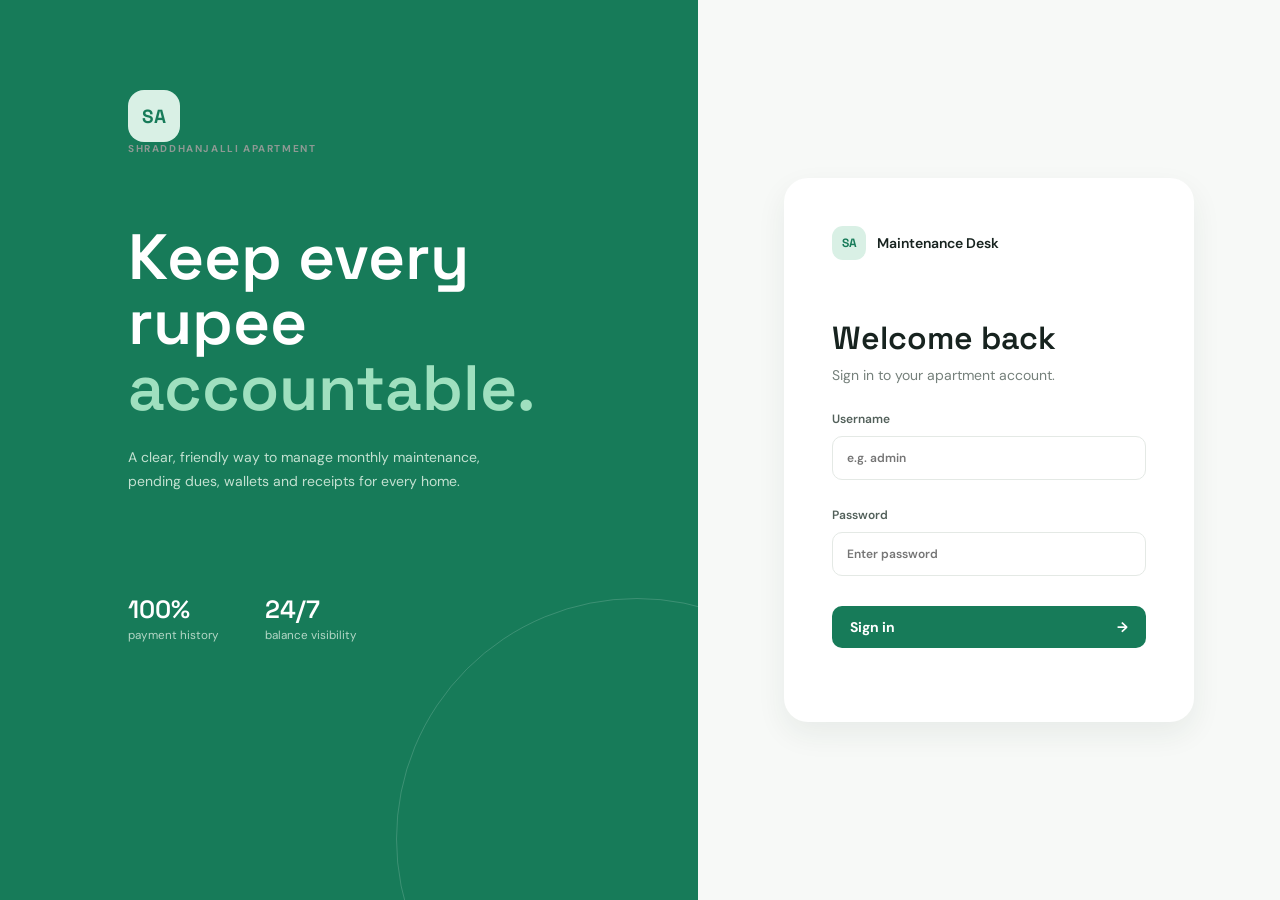
==== index.html @ d8859c2f "Add local MariaDB FastAPI backend" ====
<!doctype html>
<html lang="en">
<head>
  <meta charset="UTF-8">
  <meta name="viewport" content="width=device-width, initial-scale=1.0">
  <title>Shri Apartment | Maintenance Desk</title>
  <link rel="preconnect" href="https://fonts.googleapis.com">
  <link rel="preconnect" href="https://fonts.gstatic.com" crossorigin>
  <link href="https://fonts.googleapis.com/css2?family=DM+Sans:wght@400;500;600;700&family=Space+Grotesk:wght@500;600;700&display=swap" rel="stylesheet">
  <link rel="stylesheet" href="styles.css">
</head>
<body>
  <div id="loginScreen" class="login-shell">
    <div class="login-art">
      <div class="brand-mark">SA</div>
      <p class="eyebrow">SHRADDHANJALLI APARTMENT</p>
      <h1>Keep every rupee<br><em>accountable.</em></h1>
      <p class="login-copy">A clear, friendly way to manage monthly maintenance, pending dues, wallets and receipts for every home.</p>
      <div class="login-stats"><span><strong>100%</strong><small>payment history</small></span><span><strong>24/7</strong><small>balance visibility</small></span></div>
    </div>
    <form id="loginForm" class="login-card">
      <div class="brand-row"><div class="brand-mark small">SA</div><span>Maintenance Desk</span></div>
      <h2>Welcome back</h2>
      <p class="muted">Sign in to your apartment account.</p>
      <label>Username<input id="loginUsername" required autocomplete="username" placeholder="e.g. admin"></label>
      <label>Password<input id="loginPassword" required type="password" autocomplete="current-password" placeholder="Enter password"></label>
      <button class="primary wide" type="submit">Sign in <span>→</span></button>
      <p id="loginError" class="form-error"></p>
    </form>
  </div>

  <div id="appShell" class="app-shell hidden">
    <aside class="sidebar">
      <div class="brand-row"><div class="brand-mark small">SA</div><span>Maintenance<br><b>Desk</b></span></div>
      <div id="managerBadge" class="manager-badge"></div>
      <nav id="mainNav">
        <button class="nav-item active" data-view="overview"><span>⌂</span> Overview</button>
        <button class="nav-item manager-only" data-view="members"><span>♙</span> Members</button>
        <button class="nav-item" data-view="payments"><span>↗</span> Payments</button>
        <button class="nav-item" data-view="wallet"><span>◈</span> Wallet</button>
        <button class="nav-item" data-view="receipts"><span>▤</span> Receipts</button>
      </nav>
      <div class="sidebar-bottom">
        <button class="nav-item manager-only" data-view="settings"><span>⚙</span> Settings</button>
        <button id="logoutBtn" class="nav-item logout"><span>↪</span> Log out</button>
      </div>
    </aside>
    <main class="main-content">
      <header class="topbar"><div><p class="eyebrow">NOVEMBER 2026 BILLING CYCLE</p><h1 id="pageTitle">Good morning, manager</h1></div><div class="top-actions"><button id="quickPayBtn" class="primary">＋ Record payment</button><div id="userAvatar" class="avatar">AM</div></div></header>
      <div id="toast" class="toast"></div>
      <section id="view-overview" class="view"></section>
      <section id="view-members" class="view hidden"></section>
      <section id="view-payments" class="view hidden"></section>
      <section id="view-wallet" class="view hidden"></section>
      <section id="view-receipts" class="view hidden"></section>
      <section id="view-settings" class="view hidden"></section>
    </main>
  </div>

  <div id="modalRoot"></div>
  <script src="app.js"></script>
</body>
</html>
---- styles.css ----
:root{--ink:#17231f;--muted:#75807b;--line:#e4e9e5;--paper:#f7f9f7;--white:#fff;--green:#177b59;--green-dark:#0d6044;--mint:#e1f3eb;--orange:#e98a3a;--red:#c95751;--shadow:0 12px 30px rgba(27,50,40,.07)}
*{box-sizing:border-box}body{margin:0;background:var(--paper);color:var(--ink);font:14px "DM Sans",sans-serif}button,input,select{font:inherit}button{cursor:pointer;border:0}h1,h2,h3,p{margin:0}.hidden{display:none!important}.muted{color:var(--muted)}.eyebrow{font-size:10px;letter-spacing:1.6px;color:#8e9994;font-weight:700}.brand-mark{display:grid;place-items:center;width:52px;height:52px;border-radius:16px;background:#d9f0e5;color:var(--green);font:700 19px "Space Grotesk"}.brand-mark.small{width:34px;height:34px;border-radius:11px;font-size:12px}
.login-shell{min-height:100vh;display:grid;grid-template-columns:1.2fr 1fr}.login-art{background:var(--green);color:white;padding:10vh 10vw;position:relative;overflow:hidden}.login-art:after{content:"";position:absolute;width:480px;height:480px;border:1px solid rgba(255,255,255,.16);border-radius:50%;right:-180px;bottom:-180px}.login-art h1{font:600 clamp(38px,5vw,68px)/1.02 "Space Grotesk";margin:70px 0 25px}.login-art h1 em{color:#9fe0bf;font-style:normal}.login-copy{color:#c3e1d1;max-width:380px;line-height:1.7}.login-stats{display:flex;gap:46px;margin-top:100px}.login-stats strong{display:block;font:600 25px "Space Grotesk"}.login-stats small{color:#b4d7c6}.login-card{background:white;align-self:center;justify-self:center;width:min(410px,80%);padding:48px;border-radius:24px;box-shadow:var(--shadow)}.brand-row{display:flex;align-items:center;gap:11px;font-weight:600}.login-card h2{font:600 32px "Space Grotesk";margin-top:58px}.login-card>p{margin-top:8px}.login-card label,.modal label{display:block;font-weight:600;font-size:12px;margin-top:27px;color:#52605a}.login-card input,.modal input,.modal select,.settings-input{display:block;width:100%;margin-top:9px;padding:13px 14px;border:1px solid var(--line);border-radius:10px;outline:none;background:white;color:var(--ink)}input:focus,select:focus{border-color:var(--green);box-shadow:0 0 0 3px var(--mint)}.primary{background:var(--green);color:white;padding:12px 18px;border-radius:10px;font-weight:700}.primary:hover{background:var(--green-dark)}.primary.wide{width:100%;display:flex;justify-content:space-between;margin-top:30px}.form-error{color:var(--red);min-height:18px;font-size:12px}.demo-hint{margin-top:27px;padding:12px;background:#f4f7f4;border-radius:8px;line-height:1.7;color:var(--muted);font-size:12px}
.app-shell{display:flex;min-height:100vh}.sidebar{width:246px;background:white;border-right:1px solid var(--line);padding:28px 17px;display:flex;flex-direction:column}.sidebar .brand-row{padding:0 13px}.sidebar .brand-row span{line-height:1.05}.sidebar nav{margin-top:58px}.nav-item{width:100%;text-align:left;background:transparent;color:#7a8580;padding:13px 16px;border-radius:9px;margin:3px 0;font-weight:600}.nav-item span{display:inline-block;width:25px;font-size:18px;color:#9da8a2}.nav-item.active,.nav-item:hover{background:var(--mint);color:var(--green)}.nav-item.active span{color:var(--green)}.sidebar-bottom{margin-top:auto}.logout{color:#a46b63}.manager-badge{background:#f5f8f5;border-radius:12px;padding:13px;margin:25px 3px 0;color:#6b7771;font-size:12px}.manager-badge strong{display:block;color:var(--ink);font-size:13px;margin-bottom:3px}.main-content{flex:1;padding:32px 5%;max-width:1500px;margin:auto;width:100%}.topbar{display:flex;justify-content:space-between;align-items:center;margin-bottom:34px}.topbar h1{font:600 28px "Space Grotesk";margin-top:9px}.top-actions{display:flex;align-items:center;gap:19px}.avatar{display:grid;place-items:center;width:40px;height:40px;border-radius:50%;background:#ffe5bd;color:#9e5b24;font-weight:700}.view{animation:fade .18s ease}@keyframes fade{from{opacity:0;transform:translateY(4px)}to{opacity:1;transform:none}}.summary-grid{display:grid;grid-template-columns:repeat(4,1fr);gap:15px}.summary-card,.panel{background:white;border:1px solid #edf0ed;border-radius:14px;padding:20px;box-shadow:var(--shadow)}.summary-card .card-label{color:var(--muted);font-size:12px;font-weight:600}.summary-card h2{font:600 28px "Space Grotesk";margin:13px 0 7px}.trend{font-size:11px;color:var(--green)}.trend.warn{color:var(--orange)}.section-grid{display:grid;grid-template-columns:1.4fr 1fr;gap:18px;margin-top:18px}.panel-head{display:flex;justify-content:space-between;align-items:center;margin-bottom:18px}.panel h3{font:600 16px "Space Grotesk"}.link-btn{background:transparent;color:var(--green);font-size:12px;font-weight:700}.table-wrap{overflow:auto}.data-table{width:100%;border-collapse:collapse}.data-table th{text-align:left;color:#99a29e;font-size:10px;letter-spacing:.9px;text-transform:uppercase;padding:10px 8px;border-bottom:1px solid var(--line)}.data-table td{padding:14px 8px;border-bottom:1px solid #f0f3f0;color:#56635d}.data-table tr:last-child td{border-bottom:0}.person{display:flex;align-items:center;gap:9px;color:var(--ink);font-weight:600}.person-avatar{display:grid;place-items:center;width:29px;height:29px;background:#e6f4ee;color:var(--green);border-radius:50%;font-size:10px}.status{border-radius:20px;padding:5px 9px;font-size:10px;font-weight:700;display:inline-block}.status.paid{background:#e2f5ea;color:#238254}.status.pending{background:#fff0dd;color:#bb711f}.status.overdue{background:#fbe7e5;color:#bb4c45}.progress{height:7px;background:#edf1ee;border-radius:7px;overflow:hidden}.progress i{height:100%;background:var(--green);display:block}.money-positive{color:var(--green);font-weight:700}.money-negative{color:var(--red);font-weight:700}.empty{text-align:center;color:var(--muted);padding:40px 10px}.toolbar{display:flex;justify-content:space-between;align-items:center;margin-bottom:16px}.search{max-width:280px;padding:11px 14px;border:1px solid var(--line);border-radius:9px;background:white}.badge-count{background:var(--mint);color:var(--green);font-size:11px;padding:5px 8px;border-radius:20px}.wallet-hero{background:var(--green);color:white;border-radius:16px;padding:25px;display:flex;justify-content:space-between;align-items:center;margin-bottom:18px}.wallet-hero h2{font:600 32px "Space Grotesk";margin-top:8px}.wallet-hero .primary{background:white;color:var(--green)}.receipt-grid{display:grid;grid-template-columns:repeat(3,1fr);gap:16px}.receipt-card{background:#fff;border:1px solid var(--line);border-radius:13px;padding:18px}.receipt-card h3{font:600 15px "Space Grotesk";margin-bottom:5px}.receipt-meta{display:flex;justify-content:space-between;color:var(--muted);font-size:11px;margin:15px 0}.receipt-card .primary{width:100%;padding:9px}.settings-card{max-width:650px}.settings-row{display:flex;align-items:center;justify-content:space-between;padding:18px 0;border-bottom:1px solid var(--line)}.settings-row:last-child{border:0}.settings-row h3{font-size:14px}.settings-row p{font-size:12px;margin-top:4px;color:var(--muted)}
.toast{position:fixed;right:28px;bottom:25px;background:var(--ink);color:white;padding:13px 18px;border-radius:10px;box-shadow:var(--shadow);transform:translateY(20px);opacity:0;pointer-events:none;transition:.2s;z-index:10}.toast.show{transform:none;opacity:1}.modal-backdrop{position:fixed;inset:0;background:rgba(15,35,27,.4);display:grid;place-items:center;padding:20px;z-index:20}.modal{background:white;width:min(520px,100%);border-radius:16px;padding:26px;box-shadow:0 20px 60px rgba(0,0,0,.2);max-height:90vh;overflow:auto}.modal-head{display:flex;justify-content:space-between;align-items:start}.modal h2{font:600 22px "Space Grotesk"}.close{background:#f1f4f1;border-radius:50%;width:30px;height:30px;color:var(--muted)}.form-grid{display:grid;grid-template-columns:1fr 1fr;gap:0 15px}.form-grid label.full{grid-column:1/-1}.modal-actions{display:flex;justify-content:flex-end;gap:10px;margin-top:27px}.secondary{background:#f0f4f0;color:#5d6a64;padding:12px 17px;border-radius:9px;font-weight:700}.receipt-print{font-family:"DM Sans";padding:10px}.receipt-print h1{font-family:"Space Grotesk";margin:0 0 6px}.receipt-print .receipt-line{display:flex;justify-content:space-between;padding:9px 0;border-bottom:1px solid #ddd}.receipt-print .total{font-weight:bold;font-size:18px}
@media(max-width:900px){.sidebar{width:70px;padding:20px 8px}.sidebar .brand-row span,.manager-badge,.nav-item:not(.active)::after{display:none}.sidebar .brand-row{padding:0 10px}.nav-item{font-size:0;text-align:center;padding:13px 3px}.nav-item span{width:auto;font-size:20px}.main-content{padding:25px 20px}.summary-grid{grid-template-columns:repeat(2,1fr)}.section-grid{grid-template-columns:1fr}.receipt-grid{grid-template-columns:repeat(2,1fr)}}@media(max-width:560px){.login-shell{display:block}.login-art{padding:40px 28px 70px}.login-art h1{margin-top:45px}.login-stats{margin-top:45px}.login-card{margin:-30px auto 30px;position:relative;width:calc(100% - 32px);padding:28px}.topbar{align-items:flex-start;gap:12px}.top-actions .primary{font-size:0;padding:11px}.top-actions .primary:first-letter{font-size:18px}.topbar h1{font-size:22px}.summary-grid{gap:9px}.summary-card{padding:14px}.summary-card h2{font-size:22px}.receipt-grid{grid-template-columns:1fr}.form-grid{display:block}}
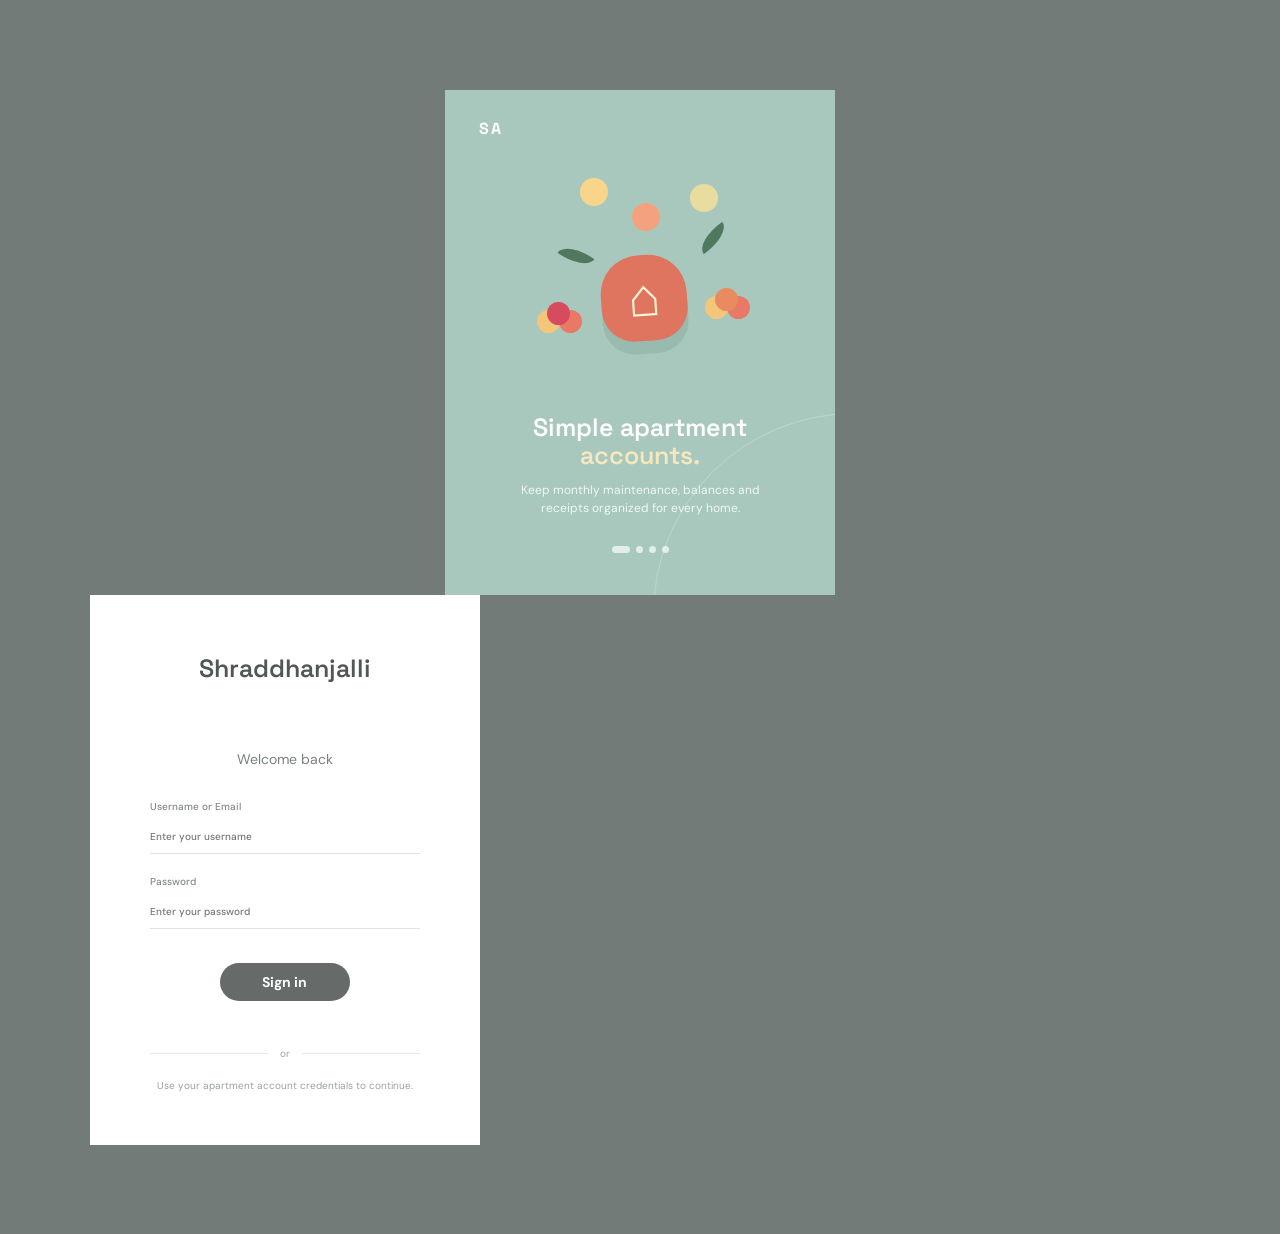
==== commit 3a5b5e37: "Redesign login screen" ====
--- a/index.html
+++ b/index.html
@@ -3,7 +3,7 @@
 <head>
   <meta charset="UTF-8">
   <meta name="viewport" content="width=device-width, initial-scale=1.0">
-  <title>Shri Apartment | Maintenance Desk</title>
+  <title>Apartment Maintenance Desk</title>
   <link rel="preconnect" href="https://fonts.googleapis.com">
   <link rel="preconnect" href="https://fonts.gstatic.com" crossorigin>
   <link href="https://fonts.googleapis.com/css2?family=DM+Sans:wght@400;500;600;700&family=Space+Grotesk:wght@500;600;700&display=swap" rel="stylesheet">
@@ -12,20 +12,21 @@
 <body>
   <div id="loginScreen" class="login-shell">
     <div class="login-art">
-      <div class="brand-mark">SA</div>
-      <p class="eyebrow">SHRADDHANJALLI APARTMENT</p>
-      <h1>Keep every rupee<br><em>accountable.</em></h1>
-      <p class="login-copy">A clear, friendly way to manage monthly maintenance, pending dues, wallets and receipts for every home.</p>
-      <div class="login-stats"><span><strong>100%</strong><small>payment history</small></span><span><strong>24/7</strong><small>balance visibility</small></span></div>
+      <div class="login-brand">SA</div>
+      <div class="login-illustration" aria-hidden="true"><span class="sun"></span><span class="leaf leaf-one"></span><span class="leaf leaf-two"></span><span class="flower flower-one"></span><span class="flower flower-two"></span><span class="home-shape">⌂</span></div>
+      <h1>Simple apartment<br><em>accounts.</em></h1>
+      <p class="login-copy">Keep monthly maintenance, balances and receipts organized for every home.</p>
+      <div class="login-dots" aria-hidden="true"><i class="active"></i><i></i><i></i><i></i></div>
     </div>
     <form id="loginForm" class="login-card">
-      <div class="brand-row"><div class="brand-mark small">SA</div><span>Maintenance Desk</span></div>
-      <h2>Welcome back</h2>
-      <p class="muted">Sign in to your apartment account.</p>
-      <label>Username<input id="loginUsername" required autocomplete="username" placeholder="e.g. admin"></label>
-      <label>Password<input id="loginPassword" required type="password" autocomplete="current-password" placeholder="Enter password"></label>
-      <button class="primary wide" type="submit">Sign in <span>→</span></button>
+      <div class="login-wordmark">Shraddhanjalli</div>
+      <p class="login-welcome">Welcome back</p>
+      <label>Username or Email<input id="loginUsername" required autocomplete="username" placeholder="Enter your username"></label>
+      <label>Password<input id="loginPassword" required type="password" autocomplete="current-password" placeholder="Enter your password"></label>
+      <button class="login-submit" type="submit">Sign in</button>
       <p id="loginError" class="form-error"></p>
+      <div class="login-divider"><span>or</span></div>
+      <p class="login-note">Use your apartment account credentials to continue.</p>
     </form>
   </div>
 
--- a/styles.css
+++ b/styles.css
@@ -1,6 +1,6 @@
 :root{--ink:#17231f;--muted:#75807b;--line:#e4e9e5;--paper:#f7f9f7;--white:#fff;--green:#177b59;--green-dark:#0d6044;--mint:#e1f3eb;--orange:#e98a3a;--red:#c95751;--shadow:0 12px 30px rgba(27,50,40,.07)}
 *{box-sizing:border-box}body{margin:0;background:var(--paper);color:var(--ink);font:14px "DM Sans",sans-serif}button,input,select{font:inherit}button{cursor:pointer;border:0}h1,h2,h3,p{margin:0}.hidden{display:none!important}.muted{color:var(--muted)}.eyebrow{font-size:10px;letter-spacing:1.6px;color:#8e9994;font-weight:700}.brand-mark{display:grid;place-items:center;width:52px;height:52px;border-radius:16px;background:#d9f0e5;color:var(--green);font:700 19px "Space Grotesk"}.brand-mark.small{width:34px;height:34px;border-radius:11px;font-size:12px}
-.login-shell{min-height:100vh;display:grid;grid-template-columns:1.2fr 1fr}.login-art{background:var(--green);color:white;padding:10vh 10vw;position:relative;overflow:hidden}.login-art:after{content:"";position:absolute;width:480px;height:480px;border:1px solid rgba(255,255,255,.16);border-radius:50%;right:-180px;bottom:-180px}.login-art h1{font:600 clamp(38px,5vw,68px)/1.02 "Space Grotesk";margin:70px 0 25px}.login-art h1 em{color:#9fe0bf;font-style:normal}.login-copy{color:#c3e1d1;max-width:380px;line-height:1.7}.login-stats{display:flex;gap:46px;margin-top:100px}.login-stats strong{display:block;font:600 25px "Space Grotesk"}.login-stats small{color:#b4d7c6}.login-card{background:white;align-self:center;justify-self:center;width:min(410px,80%);padding:48px;border-radius:24px;box-shadow:var(--shadow)}.brand-row{display:flex;align-items:center;gap:11px;font-weight:600}.login-card h2{font:600 32px "Space Grotesk";margin-top:58px}.login-card>p{margin-top:8px}.login-card label,.modal label{display:block;font-weight:600;font-size:12px;margin-top:27px;color:#52605a}.login-card input,.modal input,.modal select,.settings-input{display:block;width:100%;margin-top:9px;padding:13px 14px;border:1px solid var(--line);border-radius:10px;outline:none;background:white;color:var(--ink)}input:focus,select:focus{border-color:var(--green);box-shadow:0 0 0 3px var(--mint)}.primary{background:var(--green);color:white;padding:12px 18px;border-radius:10px;font-weight:700}.primary:hover{background:var(--green-dark)}.primary.wide{width:100%;display:flex;justify-content:space-between;margin-top:30px}.form-error{color:var(--red);min-height:18px;font-size:12px}.demo-hint{margin-top:27px;padding:12px;background:#f4f7f4;border-radius:8px;line-height:1.7;color:var(--muted);font-size:12px}
+.login-shell{min-height:100vh;display:grid;place-items:center;padding:clamp(20px,7vw,92px);background:#727b78}.login-art,.login-card{min-height:490px}.login-art{width:min(390px,44vw);background:#a9c8bd;color:white;padding:42px 44px;position:relative;overflow:hidden;text-align:center}.login-art:after{content:"";position:absolute;width:400px;height:400px;border:1px solid rgba(255,255,255,.24);border-radius:50%;right:-220px;bottom:-220px}.login-brand{position:absolute;top:28px;left:34px;font:700 16px "Space Grotesk";letter-spacing:2px}.login-illustration{height:245px;position:relative;margin:28px auto 0;max-width:230px}.home-shape{position:absolute;left:76px;top:95px;width:86px;height:86px;border-radius:45% 45% 38% 38%;background:#df755e;color:#fff4d6;display:grid;place-items:center;font-size:54px;line-height:1;transform:rotate(-4deg);box-shadow:0 13px 0 rgba(68,111,92,.16)}.sun{position:absolute;top:18px;left:55px;width:28px;height:28px;border-radius:50%;background:#f9d589;box-shadow:52px 25px 0 #f4a17e,110px 6px 0 #e9dc9f}.leaf{position:absolute;width:34px;height:16px;border-radius:100% 0;background:#50785f;transform:rotate(35deg)}.leaf-one{left:34px;top:88px}.leaf-two{right:25px;top:70px;transform:rotate(-35deg)}.flower{position:absolute;width:23px;height:23px;border-radius:50%;background:#d64b5f;box-shadow:12px 8px 0 #e97867,-10px 8px 0 #f4c679}.flower-one{left:22px;top:142px}.flower-two{right:17px;top:128px;background:#e98a61}.login-art h1{font:600 25px/1.12 "Space Grotesk";margin:8px 0 12px}.login-art h1 em{color:#f5e7be;font-style:normal}.login-copy{color:#eff8f2;max-width:280px;margin:auto;line-height:1.55;font-size:12px}.login-dots{display:flex;justify-content:center;gap:6px;margin-top:28px}.login-dots i{width:7px;height:7px;border-radius:50%;background:#e2eee8}.login-dots i.active{width:18px;border-radius:8px}.login-card{background:white;align-self:stretch;justify-self:stretch;width:min(390px,44vw);padding:52px 60px;border-radius:0;box-shadow:none}.login-wordmark{font:600 25px "Space Grotesk";text-align:center;color:#515754;margin:5px 0 66px}.login-welcome{text-align:center;color:#7a817d;margin-bottom:32px;font-size:14px}.login-card label,.modal label{display:block;font-weight:500;font-size:10px;margin-top:21px;color:#818985}.login-card input,.modal input,.modal select,.settings-input{display:block;width:100%;margin-top:7px;padding:10px 0;border:0;border-bottom:1px solid #dfe4e0;border-radius:0;outline:none;background:white;color:var(--ink)}input:focus,select:focus{border-color:var(--green);box-shadow:none}.login-submit{display:block;width:130px;margin:34px auto 0;background:#666a68;color:white;padding:10px 18px;border-radius:22px;font-weight:700}.login-submit:hover{background:#424846}.form-error{color:var(--red);min-height:18px;font-size:12px;text-align:center;margin-top:10px}.login-divider{display:flex;align-items:center;gap:12px;color:#a0a6a2;font-size:10px;margin:18px 0}.login-divider:before,.login-divider:after{content:"";height:1px;background:#e5e8e5;flex:1}.login-note{text-align:center;color:#9aa19d;font-size:10px;line-height:1.5}.demo-hint{margin-top:27px;padding:12px;background:#f4f7f4;border-radius:8px;line-height:1.7;color:var(--muted);font-size:12px}
 .app-shell{display:flex;min-height:100vh}.sidebar{width:246px;background:white;border-right:1px solid var(--line);padding:28px 17px;display:flex;flex-direction:column}.sidebar .brand-row{padding:0 13px}.sidebar .brand-row span{line-height:1.05}.sidebar nav{margin-top:58px}.nav-item{width:100%;text-align:left;background:transparent;color:#7a8580;padding:13px 16px;border-radius:9px;margin:3px 0;font-weight:600}.nav-item span{display:inline-block;width:25px;font-size:18px;color:#9da8a2}.nav-item.active,.nav-item:hover{background:var(--mint);color:var(--green)}.nav-item.active span{color:var(--green)}.sidebar-bottom{margin-top:auto}.logout{color:#a46b63}.manager-badge{background:#f5f8f5;border-radius:12px;padding:13px;margin:25px 3px 0;color:#6b7771;font-size:12px}.manager-badge strong{display:block;color:var(--ink);font-size:13px;margin-bottom:3px}.main-content{flex:1;padding:32px 5%;max-width:1500px;margin:auto;width:100%}.topbar{display:flex;justify-content:space-between;align-items:center;margin-bottom:34px}.topbar h1{font:600 28px "Space Grotesk";margin-top:9px}.top-actions{display:flex;align-items:center;gap:19px}.avatar{display:grid;place-items:center;width:40px;height:40px;border-radius:50%;background:#ffe5bd;color:#9e5b24;font-weight:700}.view{animation:fade .18s ease}@keyframes fade{from{opacity:0;transform:translateY(4px)}to{opacity:1;transform:none}}.summary-grid{display:grid;grid-template-columns:repeat(4,1fr);gap:15px}.summary-card,.panel{background:white;border:1px solid #edf0ed;border-radius:14px;padding:20px;box-shadow:var(--shadow)}.summary-card .card-label{color:var(--muted);font-size:12px;font-weight:600}.summary-card h2{font:600 28px "Space Grotesk";margin:13px 0 7px}.trend{font-size:11px;color:var(--green)}.trend.warn{color:var(--orange)}.section-grid{display:grid;grid-template-columns:1.4fr 1fr;gap:18px;margin-top:18px}.panel-head{display:flex;justify-content:space-between;align-items:center;margin-bottom:18px}.panel h3{font:600 16px "Space Grotesk"}.link-btn{background:transparent;color:var(--green);font-size:12px;font-weight:700}.table-wrap{overflow:auto}.data-table{width:100%;border-collapse:collapse}.data-table th{text-align:left;color:#99a29e;font-size:10px;letter-spacing:.9px;text-transform:uppercase;padding:10px 8px;border-bottom:1px solid var(--line)}.data-table td{padding:14px 8px;border-bottom:1px solid #f0f3f0;color:#56635d}.data-table tr:last-child td{border-bottom:0}.person{display:flex;align-items:center;gap:9px;color:var(--ink);font-weight:600}.person-avatar{display:grid;place-items:center;width:29px;height:29px;background:#e6f4ee;color:var(--green);border-radius:50%;font-size:10px}.status{border-radius:20px;padding:5px 9px;font-size:10px;font-weight:700;display:inline-block}.status.paid{background:#e2f5ea;color:#238254}.status.pending{background:#fff0dd;color:#bb711f}.status.overdue{background:#fbe7e5;color:#bb4c45}.progress{height:7px;background:#edf1ee;border-radius:7px;overflow:hidden}.progress i{height:100%;background:var(--green);display:block}.money-positive{color:var(--green);font-weight:700}.money-negative{color:var(--red);font-weight:700}.empty{text-align:center;color:var(--muted);padding:40px 10px}.toolbar{display:flex;justify-content:space-between;align-items:center;margin-bottom:16px}.search{max-width:280px;padding:11px 14px;border:1px solid var(--line);border-radius:9px;background:white}.badge-count{background:var(--mint);color:var(--green);font-size:11px;padding:5px 8px;border-radius:20px}.wallet-hero{background:var(--green);color:white;border-radius:16px;padding:25px;display:flex;justify-content:space-between;align-items:center;margin-bottom:18px}.wallet-hero h2{font:600 32px "Space Grotesk";margin-top:8px}.wallet-hero .primary{background:white;color:var(--green)}.receipt-grid{display:grid;grid-template-columns:repeat(3,1fr);gap:16px}.receipt-card{background:#fff;border:1px solid var(--line);border-radius:13px;padding:18px}.receipt-card h3{font:600 15px "Space Grotesk";margin-bottom:5px}.receipt-meta{display:flex;justify-content:space-between;color:var(--muted);font-size:11px;margin:15px 0}.receipt-card .primary{width:100%;padding:9px}.settings-card{max-width:650px}.settings-row{display:flex;align-items:center;justify-content:space-between;padding:18px 0;border-bottom:1px solid var(--line)}.settings-row:last-child{border:0}.settings-row h3{font-size:14px}.settings-row p{font-size:12px;margin-top:4px;color:var(--muted)}
 .toast{position:fixed;right:28px;bottom:25px;background:var(--ink);color:white;padding:13px 18px;border-radius:10px;box-shadow:var(--shadow);transform:translateY(20px);opacity:0;pointer-events:none;transition:.2s;z-index:10}.toast.show{transform:none;opacity:1}.modal-backdrop{position:fixed;inset:0;background:rgba(15,35,27,.4);display:grid;place-items:center;padding:20px;z-index:20}.modal{background:white;width:min(520px,100%);border-radius:16px;padding:26px;box-shadow:0 20px 60px rgba(0,0,0,.2);max-height:90vh;overflow:auto}.modal-head{display:flex;justify-content:space-between;align-items:start}.modal h2{font:600 22px "Space Grotesk"}.close{background:#f1f4f1;border-radius:50%;width:30px;height:30px;color:var(--muted)}.form-grid{display:grid;grid-template-columns:1fr 1fr;gap:0 15px}.form-grid label.full{grid-column:1/-1}.modal-actions{display:flex;justify-content:flex-end;gap:10px;margin-top:27px}.secondary{background:#f0f4f0;color:#5d6a64;padding:12px 17px;border-radius:9px;font-weight:700}.receipt-print{font-family:"DM Sans";padding:10px}.receipt-print h1{font-family:"Space Grotesk";margin:0 0 6px}.receipt-print .receipt-line{display:flex;justify-content:space-between;padding:9px 0;border-bottom:1px solid #ddd}.receipt-print .total{font-weight:bold;font-size:18px}
-@media(max-width:900px){.sidebar{width:70px;padding:20px 8px}.sidebar .brand-row span,.manager-badge,.nav-item:not(.active)::after{display:none}.sidebar .brand-row{padding:0 10px}.nav-item{font-size:0;text-align:center;padding:13px 3px}.nav-item span{width:auto;font-size:20px}.main-content{padding:25px 20px}.summary-grid{grid-template-columns:repeat(2,1fr)}.section-grid{grid-template-columns:1fr}.receipt-grid{grid-template-columns:repeat(2,1fr)}}@media(max-width:560px){.login-shell{display:block}.login-art{padding:40px 28px 70px}.login-art h1{margin-top:45px}.login-stats{margin-top:45px}.login-card{margin:-30px auto 30px;position:relative;width:calc(100% - 32px);padding:28px}.topbar{align-items:flex-start;gap:12px}.top-actions .primary{font-size:0;padding:11px}.top-actions .primary:first-letter{font-size:18px}.topbar h1{font-size:22px}.summary-grid{gap:9px}.summary-card{padding:14px}.summary-card h2{font-size:22px}.receipt-grid{grid-template-columns:1fr}.form-grid{display:block}}
+@media(max-width:900px){.sidebar{width:70px;padding:20px 8px}.sidebar .brand-row span,.manager-badge,.nav-item:not(.active)::after{display:none}.sidebar .brand-row{padding:0 10px}.nav-item{font-size:0;text-align:center;padding:13px 3px}.nav-item span{width:auto;font-size:20px}.main-content{padding:25px 20px}.summary-grid{grid-template-columns:repeat(2,1fr)}.section-grid{grid-template-columns:1fr}.receipt-grid{grid-template-columns:repeat(2,1fr)}}@media(max-width:560px){.login-shell{display:block;padding:18px;background:#727b78}.login-art,.login-card{width:100%;min-height:0}.login-art{padding:34px 28px 45px}.login-illustration{height:180px;margin-top:24px}.login-art h1{margin-top:0}.login-card{margin:0 auto 18px;padding:34px 28px;border-radius:0 0 16px 16px}.login-wordmark{margin-bottom:38px}.topbar{align-items:flex-start;gap:12px}.top-actions .primary{font-size:0;padding:11px}.top-actions .primary:first-letter{font-size:18px}.topbar h1{font-size:22px}.summary-grid{gap:9px}.summary-card{padding:14px}.summary-card h2{font-size:22px}.receipt-grid{grid-template-columns:1fr}.form-grid{display:block}}
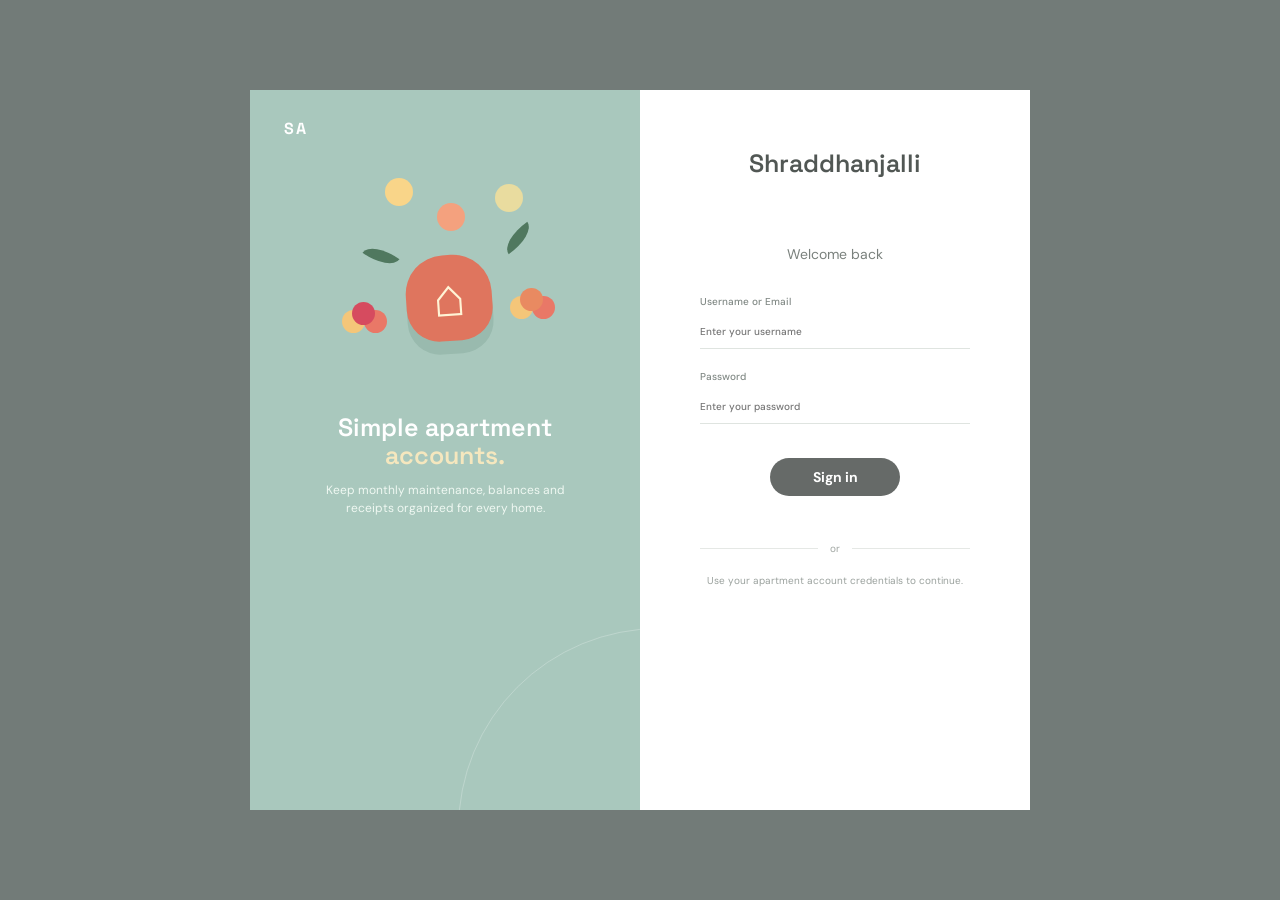
==== commit b1ab237d: "Remove login carousel dots" ====
--- a/index.html
+++ b/index.html
@@ -16,7 +16,6 @@
       <div class="login-illustration" aria-hidden="true"><span class="sun"></span><span class="leaf leaf-one"></span><span class="leaf leaf-two"></span><span class="flower flower-one"></span><span class="flower flower-two"></span><span class="home-shape">⌂</span></div>
       <h1>Simple apartment<br><em>accounts.</em></h1>
       <p class="login-copy">Keep monthly maintenance, balances and receipts organized for every home.</p>
-      <div class="login-dots" aria-hidden="true"><i class="active"></i><i></i><i></i><i></i></div>
     </div>
     <form id="loginForm" class="login-card">
       <div class="login-wordmark">Shraddhanjalli</div>
--- a/styles.css
+++ b/styles.css
@@ -1,6 +1,6 @@
 :root{--ink:#17231f;--muted:#75807b;--line:#e4e9e5;--paper:#f7f9f7;--white:#fff;--green:#177b59;--green-dark:#0d6044;--mint:#e1f3eb;--orange:#e98a3a;--red:#c95751;--shadow:0 12px 30px rgba(27,50,40,.07)}
 *{box-sizing:border-box}body{margin:0;background:var(--paper);color:var(--ink);font:14px "DM Sans",sans-serif}button,input,select{font:inherit}button{cursor:pointer;border:0}h1,h2,h3,p{margin:0}.hidden{display:none!important}.muted{color:var(--muted)}.eyebrow{font-size:10px;letter-spacing:1.6px;color:#8e9994;font-weight:700}.brand-mark{display:grid;place-items:center;width:52px;height:52px;border-radius:16px;background:#d9f0e5;color:var(--green);font:700 19px "Space Grotesk"}.brand-mark.small{width:34px;height:34px;border-radius:11px;font-size:12px}
-.login-shell{min-height:100vh;display:grid;place-items:center;padding:clamp(20px,7vw,92px);background:#727b78}.login-art,.login-card{min-height:490px}.login-art{width:min(390px,44vw);background:#a9c8bd;color:white;padding:42px 44px;position:relative;overflow:hidden;text-align:center}.login-art:after{content:"";position:absolute;width:400px;height:400px;border:1px solid rgba(255,255,255,.24);border-radius:50%;right:-220px;bottom:-220px}.login-brand{position:absolute;top:28px;left:34px;font:700 16px "Space Grotesk";letter-spacing:2px}.login-illustration{height:245px;position:relative;margin:28px auto 0;max-width:230px}.home-shape{position:absolute;left:76px;top:95px;width:86px;height:86px;border-radius:45% 45% 38% 38%;background:#df755e;color:#fff4d6;display:grid;place-items:center;font-size:54px;line-height:1;transform:rotate(-4deg);box-shadow:0 13px 0 rgba(68,111,92,.16)}.sun{position:absolute;top:18px;left:55px;width:28px;height:28px;border-radius:50%;background:#f9d589;box-shadow:52px 25px 0 #f4a17e,110px 6px 0 #e9dc9f}.leaf{position:absolute;width:34px;height:16px;border-radius:100% 0;background:#50785f;transform:rotate(35deg)}.leaf-one{left:34px;top:88px}.leaf-two{right:25px;top:70px;transform:rotate(-35deg)}.flower{position:absolute;width:23px;height:23px;border-radius:50%;background:#d64b5f;box-shadow:12px 8px 0 #e97867,-10px 8px 0 #f4c679}.flower-one{left:22px;top:142px}.flower-two{right:17px;top:128px;background:#e98a61}.login-art h1{font:600 25px/1.12 "Space Grotesk";margin:8px 0 12px}.login-art h1 em{color:#f5e7be;font-style:normal}.login-copy{color:#eff8f2;max-width:280px;margin:auto;line-height:1.55;font-size:12px}.login-dots{display:flex;justify-content:center;gap:6px;margin-top:28px}.login-dots i{width:7px;height:7px;border-radius:50%;background:#e2eee8}.login-dots i.active{width:18px;border-radius:8px}.login-card{background:white;align-self:stretch;justify-self:stretch;width:min(390px,44vw);padding:52px 60px;border-radius:0;box-shadow:none}.login-wordmark{font:600 25px "Space Grotesk";text-align:center;color:#515754;margin:5px 0 66px}.login-welcome{text-align:center;color:#7a817d;margin-bottom:32px;font-size:14px}.login-card label,.modal label{display:block;font-weight:500;font-size:10px;margin-top:21px;color:#818985}.login-card input,.modal input,.modal select,.settings-input{display:block;width:100%;margin-top:7px;padding:10px 0;border:0;border-bottom:1px solid #dfe4e0;border-radius:0;outline:none;background:white;color:var(--ink)}input:focus,select:focus{border-color:var(--green);box-shadow:none}.login-submit{display:block;width:130px;margin:34px auto 0;background:#666a68;color:white;padding:10px 18px;border-radius:22px;font-weight:700}.login-submit:hover{background:#424846}.form-error{color:var(--red);min-height:18px;font-size:12px;text-align:center;margin-top:10px}.login-divider{display:flex;align-items:center;gap:12px;color:#a0a6a2;font-size:10px;margin:18px 0}.login-divider:before,.login-divider:after{content:"";height:1px;background:#e5e8e5;flex:1}.login-note{text-align:center;color:#9aa19d;font-size:10px;line-height:1.5}.demo-hint{margin-top:27px;padding:12px;background:#f4f7f4;border-radius:8px;line-height:1.7;color:var(--muted);font-size:12px}
+.login-shell{min-height:100vh;display:grid;grid-template-columns:repeat(2,minmax(0,390px));place-items:stretch;justify-content:center;padding:clamp(20px,7vw,92px);background:#727b78}.login-art,.login-card{min-height:490px}.login-art{width:100%;background:#a9c8bd;color:white;padding:42px 44px;position:relative;overflow:hidden;text-align:center}.login-art:after{content:"";position:absolute;width:400px;height:400px;border:1px solid rgba(255,255,255,.24);border-radius:50%;right:-220px;bottom:-220px}.login-brand{position:absolute;top:28px;left:34px;font:700 16px "Space Grotesk";letter-spacing:2px}.login-illustration{height:245px;position:relative;margin:28px auto 0;max-width:230px}.home-shape{position:absolute;left:76px;top:95px;width:86px;height:86px;border-radius:45% 45% 38% 38%;background:#df755e;color:#fff4d6;display:grid;place-items:center;font-size:54px;line-height:1;transform:rotate(-4deg);box-shadow:0 13px 0 rgba(68,111,92,.16)}.sun{position:absolute;top:18px;left:55px;width:28px;height:28px;border-radius:50%;background:#f9d589;box-shadow:52px 25px 0 #f4a17e,110px 6px 0 #e9dc9f}.leaf{position:absolute;width:34px;height:16px;border-radius:100% 0;background:#50785f;transform:rotate(35deg)}.leaf-one{left:34px;top:88px}.leaf-two{right:25px;top:70px;transform:rotate(-35deg)}.flower{position:absolute;width:23px;height:23px;border-radius:50%;background:#d64b5f;box-shadow:12px 8px 0 #e97867,-10px 8px 0 #f4c679}.flower-one{left:22px;top:142px}.flower-two{right:17px;top:128px;background:#e98a61}.login-art h1{font:600 25px/1.12 "Space Grotesk";margin:8px 0 12px}.login-art h1 em{color:#f5e7be;font-style:normal}.login-copy{color:#eff8f2;max-width:280px;margin:auto;line-height:1.55;font-size:12px}.login-dots{display:flex;justify-content:center;gap:6px;margin-top:28px}.login-dots i{width:7px;height:7px;border-radius:50%;background:#e2eee8}.login-dots i.active{width:18px;border-radius:8px}.login-card{background:white;align-self:stretch;justify-self:stretch;width:100%;padding:52px 60px;border-radius:0;box-shadow:none}.login-wordmark{font:600 25px "Space Grotesk";text-align:center;color:#515754;margin:5px 0 66px}.login-welcome{text-align:center;color:#7a817d;margin-bottom:32px;font-size:14px}.login-card label,.modal label{display:block;font-weight:500;font-size:10px;margin-top:21px;color:#818985}.login-card input,.modal input,.modal select,.settings-input{display:block;width:100%;margin-top:7px;padding:10px 0;border:0;border-bottom:1px solid #dfe4e0;border-radius:0;outline:none;background:white;color:var(--ink)}input:focus,select:focus{border-color:var(--green);box-shadow:none}.login-submit{display:block;width:130px;margin:34px auto 0;background:#666a68;color:white;padding:10px 18px;border-radius:22px;font-weight:700}.login-submit:hover{background:#424846}.form-error{color:var(--red);min-height:18px;font-size:12px;text-align:center;margin-top:10px}.login-divider{display:flex;align-items:center;gap:12px;color:#a0a6a2;font-size:10px;margin:18px 0}.login-divider:before,.login-divider:after{content:"";height:1px;background:#e5e8e5;flex:1}.login-note{text-align:center;color:#9aa19d;font-size:10px;line-height:1.5}.demo-hint{margin-top:27px;padding:12px;background:#f4f7f4;border-radius:8px;line-height:1.7;color:var(--muted);font-size:12px}
 .app-shell{display:flex;min-height:100vh}.sidebar{width:246px;background:white;border-right:1px solid var(--line);padding:28px 17px;display:flex;flex-direction:column}.sidebar .brand-row{padding:0 13px}.sidebar .brand-row span{line-height:1.05}.sidebar nav{margin-top:58px}.nav-item{width:100%;text-align:left;background:transparent;color:#7a8580;padding:13px 16px;border-radius:9px;margin:3px 0;font-weight:600}.nav-item span{display:inline-block;width:25px;font-size:18px;color:#9da8a2}.nav-item.active,.nav-item:hover{background:var(--mint);color:var(--green)}.nav-item.active span{color:var(--green)}.sidebar-bottom{margin-top:auto}.logout{color:#a46b63}.manager-badge{background:#f5f8f5;border-radius:12px;padding:13px;margin:25px 3px 0;color:#6b7771;font-size:12px}.manager-badge strong{display:block;color:var(--ink);font-size:13px;margin-bottom:3px}.main-content{flex:1;padding:32px 5%;max-width:1500px;margin:auto;width:100%}.topbar{display:flex;justify-content:space-between;align-items:center;margin-bottom:34px}.topbar h1{font:600 28px "Space Grotesk";margin-top:9px}.top-actions{display:flex;align-items:center;gap:19px}.avatar{display:grid;place-items:center;width:40px;height:40px;border-radius:50%;background:#ffe5bd;color:#9e5b24;font-weight:700}.view{animation:fade .18s ease}@keyframes fade{from{opacity:0;transform:translateY(4px)}to{opacity:1;transform:none}}.summary-grid{display:grid;grid-template-columns:repeat(4,1fr);gap:15px}.summary-card,.panel{background:white;border:1px solid #edf0ed;border-radius:14px;padding:20px;box-shadow:var(--shadow)}.summary-card .card-label{color:var(--muted);font-size:12px;font-weight:600}.summary-card h2{font:600 28px "Space Grotesk";margin:13px 0 7px}.trend{font-size:11px;color:var(--green)}.trend.warn{color:var(--orange)}.section-grid{display:grid;grid-template-columns:1.4fr 1fr;gap:18px;margin-top:18px}.panel-head{display:flex;justify-content:space-between;align-items:center;margin-bottom:18px}.panel h3{font:600 16px "Space Grotesk"}.link-btn{background:transparent;color:var(--green);font-size:12px;font-weight:700}.table-wrap{overflow:auto}.data-table{width:100%;border-collapse:collapse}.data-table th{text-align:left;color:#99a29e;font-size:10px;letter-spacing:.9px;text-transform:uppercase;padding:10px 8px;border-bottom:1px solid var(--line)}.data-table td{padding:14px 8px;border-bottom:1px solid #f0f3f0;color:#56635d}.data-table tr:last-child td{border-bottom:0}.person{display:flex;align-items:center;gap:9px;color:var(--ink);font-weight:600}.person-avatar{display:grid;place-items:center;width:29px;height:29px;background:#e6f4ee;color:var(--green);border-radius:50%;font-size:10px}.status{border-radius:20px;padding:5px 9px;font-size:10px;font-weight:700;display:inline-block}.status.paid{background:#e2f5ea;color:#238254}.status.pending{background:#fff0dd;color:#bb711f}.status.overdue{background:#fbe7e5;color:#bb4c45}.progress{height:7px;background:#edf1ee;border-radius:7px;overflow:hidden}.progress i{height:100%;background:var(--green);display:block}.money-positive{color:var(--green);font-weight:700}.money-negative{color:var(--red);font-weight:700}.empty{text-align:center;color:var(--muted);padding:40px 10px}.toolbar{display:flex;justify-content:space-between;align-items:center;margin-bottom:16px}.search{max-width:280px;padding:11px 14px;border:1px solid var(--line);border-radius:9px;background:white}.badge-count{background:var(--mint);color:var(--green);font-size:11px;padding:5px 8px;border-radius:20px}.wallet-hero{background:var(--green);color:white;border-radius:16px;padding:25px;display:flex;justify-content:space-between;align-items:center;margin-bottom:18px}.wallet-hero h2{font:600 32px "Space Grotesk";margin-top:8px}.wallet-hero .primary{background:white;color:var(--green)}.receipt-grid{display:grid;grid-template-columns:repeat(3,1fr);gap:16px}.receipt-card{background:#fff;border:1px solid var(--line);border-radius:13px;padding:18px}.receipt-card h3{font:600 15px "Space Grotesk";margin-bottom:5px}.receipt-meta{display:flex;justify-content:space-between;color:var(--muted);font-size:11px;margin:15px 0}.receipt-card .primary{width:100%;padding:9px}.settings-card{max-width:650px}.settings-row{display:flex;align-items:center;justify-content:space-between;padding:18px 0;border-bottom:1px solid var(--line)}.settings-row:last-child{border:0}.settings-row h3{font-size:14px}.settings-row p{font-size:12px;margin-top:4px;color:var(--muted)}
 .toast{position:fixed;right:28px;bottom:25px;background:var(--ink);color:white;padding:13px 18px;border-radius:10px;box-shadow:var(--shadow);transform:translateY(20px);opacity:0;pointer-events:none;transition:.2s;z-index:10}.toast.show{transform:none;opacity:1}.modal-backdrop{position:fixed;inset:0;background:rgba(15,35,27,.4);display:grid;place-items:center;padding:20px;z-index:20}.modal{background:white;width:min(520px,100%);border-radius:16px;padding:26px;box-shadow:0 20px 60px rgba(0,0,0,.2);max-height:90vh;overflow:auto}.modal-head{display:flex;justify-content:space-between;align-items:start}.modal h2{font:600 22px "Space Grotesk"}.close{background:#f1f4f1;border-radius:50%;width:30px;height:30px;color:var(--muted)}.form-grid{display:grid;grid-template-columns:1fr 1fr;gap:0 15px}.form-grid label.full{grid-column:1/-1}.modal-actions{display:flex;justify-content:flex-end;gap:10px;margin-top:27px}.secondary{background:#f0f4f0;color:#5d6a64;padding:12px 17px;border-radius:9px;font-weight:700}.receipt-print{font-family:"DM Sans";padding:10px}.receipt-print h1{font-family:"Space Grotesk";margin:0 0 6px}.receipt-print .receipt-line{display:flex;justify-content:space-between;padding:9px 0;border-bottom:1px solid #ddd}.receipt-print .total{font-weight:bold;font-size:18px}
 @media(max-width:900px){.sidebar{width:70px;padding:20px 8px}.sidebar .brand-row span,.manager-badge,.nav-item:not(.active)::after{display:none}.sidebar .brand-row{padding:0 10px}.nav-item{font-size:0;text-align:center;padding:13px 3px}.nav-item span{width:auto;font-size:20px}.main-content{padding:25px 20px}.summary-grid{grid-template-columns:repeat(2,1fr)}.section-grid{grid-template-columns:1fr}.receipt-grid{grid-template-columns:repeat(2,1fr)}}@media(max-width:560px){.login-shell{display:block;padding:18px;background:#727b78}.login-art,.login-card{width:100%;min-height:0}.login-art{padding:34px 28px 45px}.login-illustration{height:180px;margin-top:24px}.login-art h1{margin-top:0}.login-card{margin:0 auto 18px;padding:34px 28px;border-radius:0 0 16px 16px}.login-wordmark{margin-bottom:38px}.topbar{align-items:flex-start;gap:12px}.top-actions .primary{font-size:0;padding:11px}.top-actions .primary:first-letter{font-size:18px}.topbar h1{font-size:22px}.summary-grid{gap:9px}.summary-card{padding:14px}.summary-card h2{font-size:22px}.receipt-grid{grid-template-columns:1fr}.form-grid{display:block}}
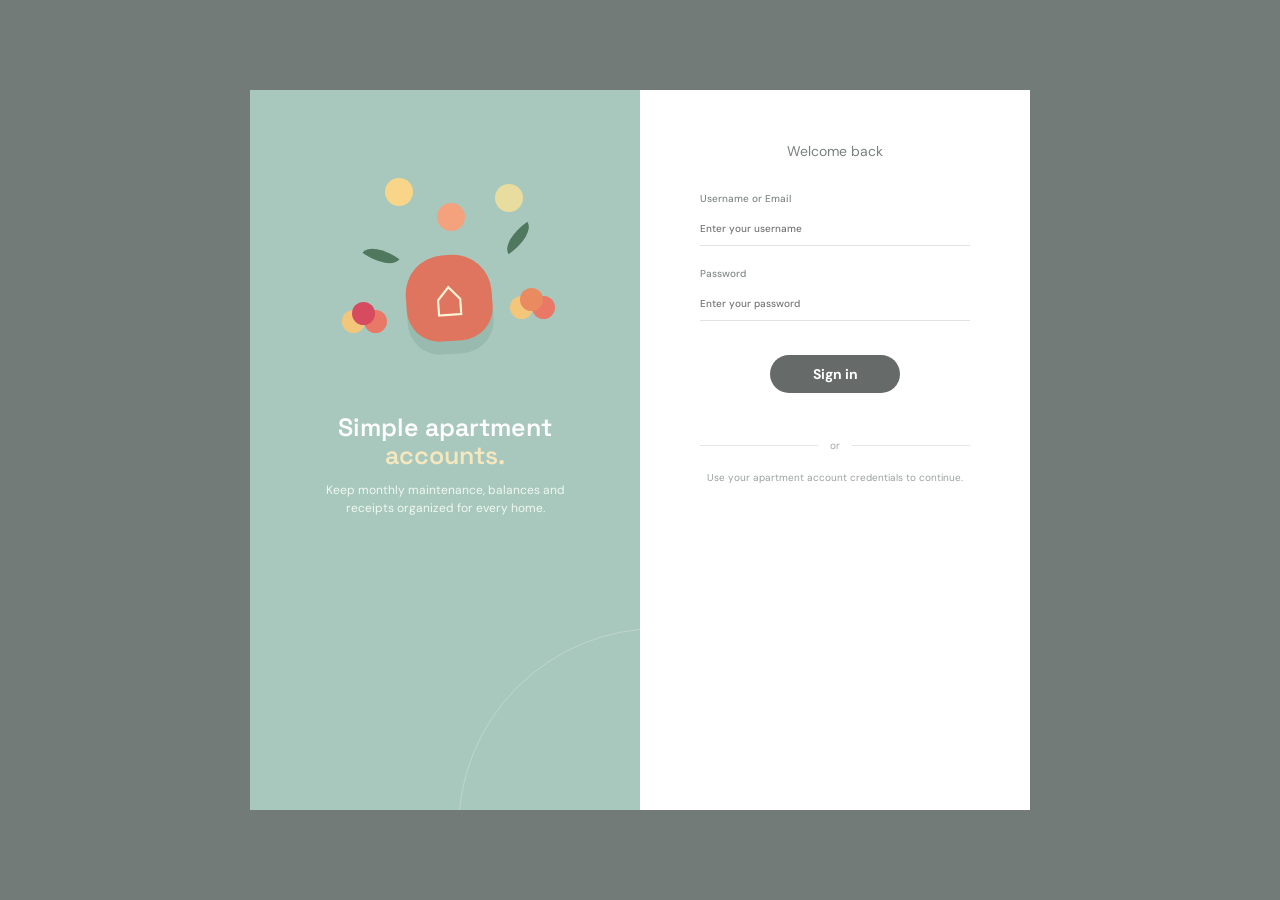
==== commit 09d156d8: "Simplify application branding Co-authored-by: Copilot <223556219+Copilot@users.noreply.github.com>" ====
--- a/index.html
+++ b/index.html
@@ -12,13 +12,11 @@
 <body>
   <div id="loginScreen" class="login-shell">
     <div class="login-art">
-      <div class="login-brand">SA</div>
       <div class="login-illustration" aria-hidden="true"><span class="sun"></span><span class="leaf leaf-one"></span><span class="leaf leaf-two"></span><span class="flower flower-one"></span><span class="flower flower-two"></span><span class="home-shape">⌂</span></div>
       <h1>Simple apartment<br><em>accounts.</em></h1>
       <p class="login-copy">Keep monthly maintenance, balances and receipts organized for every home.</p>
     </div>
     <form id="loginForm" class="login-card">
-      <div class="login-wordmark">Shraddhanjalli</div>
       <p class="login-welcome">Welcome back</p>
       <label>Username or Email<input id="loginUsername" required autocomplete="username" placeholder="Enter your username"></label>
       <label>Password<input id="loginPassword" required type="password" autocomplete="current-password" placeholder="Enter your password"></label>
@@ -31,7 +29,7 @@
 
   <div id="appShell" class="app-shell hidden">
     <aside class="sidebar">
-      <div class="brand-row"><div class="brand-mark small">SA</div><span>Maintenance<br><b>Desk</b></span></div>
+      <div class="brand-row"><span>Maintenance<br><b>Desk</b></span></div>
       <div id="managerBadge" class="manager-badge"></div>
       <nav id="mainNav">
         <button class="nav-item active" data-view="overview"><span>⌂</span> Overview</button>
--- a/styles.css
+++ b/styles.css
@@ -1,6 +1,6 @@
 :root{--ink:#17231f;--muted:#75807b;--line:#e4e9e5;--paper:#f7f9f7;--white:#fff;--green:#177b59;--green-dark:#0d6044;--mint:#e1f3eb;--orange:#e98a3a;--red:#c95751;--shadow:0 12px 30px rgba(27,50,40,.07)}
 *{box-sizing:border-box}body{margin:0;background:var(--paper);color:var(--ink);font:14px "DM Sans",sans-serif}button,input,select{font:inherit}button{cursor:pointer;border:0}h1,h2,h3,p{margin:0}.hidden{display:none!important}.muted{color:var(--muted)}.eyebrow{font-size:10px;letter-spacing:1.6px;color:#8e9994;font-weight:700}.brand-mark{display:grid;place-items:center;width:52px;height:52px;border-radius:16px;background:#d9f0e5;color:var(--green);font:700 19px "Space Grotesk"}.brand-mark.small{width:34px;height:34px;border-radius:11px;font-size:12px}
 .login-shell{min-height:100vh;display:grid;grid-template-columns:repeat(2,minmax(0,390px));place-items:stretch;justify-content:center;padding:clamp(20px,7vw,92px);background:#727b78}.login-art,.login-card{min-height:490px}.login-art{width:100%;background:#a9c8bd;color:white;padding:42px 44px;position:relative;overflow:hidden;text-align:center}.login-art:after{content:"";position:absolute;width:400px;height:400px;border:1px solid rgba(255,255,255,.24);border-radius:50%;right:-220px;bottom:-220px}.login-brand{position:absolute;top:28px;left:34px;font:700 16px "Space Grotesk";letter-spacing:2px}.login-illustration{height:245px;position:relative;margin:28px auto 0;max-width:230px}.home-shape{position:absolute;left:76px;top:95px;width:86px;height:86px;border-radius:45% 45% 38% 38%;background:#df755e;color:#fff4d6;display:grid;place-items:center;font-size:54px;line-height:1;transform:rotate(-4deg);box-shadow:0 13px 0 rgba(68,111,92,.16)}.sun{position:absolute;top:18px;left:55px;width:28px;height:28px;border-radius:50%;background:#f9d589;box-shadow:52px 25px 0 #f4a17e,110px 6px 0 #e9dc9f}.leaf{position:absolute;width:34px;height:16px;border-radius:100% 0;background:#50785f;transform:rotate(35deg)}.leaf-one{left:34px;top:88px}.leaf-two{right:25px;top:70px;transform:rotate(-35deg)}.flower{position:absolute;width:23px;height:23px;border-radius:50%;background:#d64b5f;box-shadow:12px 8px 0 #e97867,-10px 8px 0 #f4c679}.flower-one{left:22px;top:142px}.flower-two{right:17px;top:128px;background:#e98a61}.login-art h1{font:600 25px/1.12 "Space Grotesk";margin:8px 0 12px}.login-art h1 em{color:#f5e7be;font-style:normal}.login-copy{color:#eff8f2;max-width:280px;margin:auto;line-height:1.55;font-size:12px}.login-dots{display:flex;justify-content:center;gap:6px;margin-top:28px}.login-dots i{width:7px;height:7px;border-radius:50%;background:#e2eee8}.login-dots i.active{width:18px;border-radius:8px}.login-card{background:white;align-self:stretch;justify-self:stretch;width:100%;padding:52px 60px;border-radius:0;box-shadow:none}.login-wordmark{font:600 25px "Space Grotesk";text-align:center;color:#515754;margin:5px 0 66px}.login-welcome{text-align:center;color:#7a817d;margin-bottom:32px;font-size:14px}.login-card label,.modal label{display:block;font-weight:500;font-size:10px;margin-top:21px;color:#818985}.login-card input,.modal input,.modal select,.settings-input{display:block;width:100%;margin-top:7px;padding:10px 0;border:0;border-bottom:1px solid #dfe4e0;border-radius:0;outline:none;background:white;color:var(--ink)}input:focus,select:focus{border-color:var(--green);box-shadow:none}.login-submit{display:block;width:130px;margin:34px auto 0;background:#666a68;color:white;padding:10px 18px;border-radius:22px;font-weight:700}.login-submit:hover{background:#424846}.form-error{color:var(--red);min-height:18px;font-size:12px;text-align:center;margin-top:10px}.login-divider{display:flex;align-items:center;gap:12px;color:#a0a6a2;font-size:10px;margin:18px 0}.login-divider:before,.login-divider:after{content:"";height:1px;background:#e5e8e5;flex:1}.login-note{text-align:center;color:#9aa19d;font-size:10px;line-height:1.5}.demo-hint{margin-top:27px;padding:12px;background:#f4f7f4;border-radius:8px;line-height:1.7;color:var(--muted);font-size:12px}
-.app-shell{display:flex;min-height:100vh}.sidebar{width:246px;background:white;border-right:1px solid var(--line);padding:28px 17px;display:flex;flex-direction:column}.sidebar .brand-row{padding:0 13px}.sidebar .brand-row span{line-height:1.05}.sidebar nav{margin-top:58px}.nav-item{width:100%;text-align:left;background:transparent;color:#7a8580;padding:13px 16px;border-radius:9px;margin:3px 0;font-weight:600}.nav-item span{display:inline-block;width:25px;font-size:18px;color:#9da8a2}.nav-item.active,.nav-item:hover{background:var(--mint);color:var(--green)}.nav-item.active span{color:var(--green)}.sidebar-bottom{margin-top:auto}.logout{color:#a46b63}.manager-badge{background:#f5f8f5;border-radius:12px;padding:13px;margin:25px 3px 0;color:#6b7771;font-size:12px}.manager-badge strong{display:block;color:var(--ink);font-size:13px;margin-bottom:3px}.main-content{flex:1;padding:32px 5%;max-width:1500px;margin:auto;width:100%}.topbar{display:flex;justify-content:space-between;align-items:center;margin-bottom:34px}.topbar h1{font:600 28px "Space Grotesk";margin-top:9px}.top-actions{display:flex;align-items:center;gap:19px}.avatar{display:grid;place-items:center;width:40px;height:40px;border-radius:50%;background:#ffe5bd;color:#9e5b24;font-weight:700}.view{animation:fade .18s ease}@keyframes fade{from{opacity:0;transform:translateY(4px)}to{opacity:1;transform:none}}.summary-grid{display:grid;grid-template-columns:repeat(4,1fr);gap:15px}.summary-card,.panel{background:white;border:1px solid #edf0ed;border-radius:14px;padding:20px;box-shadow:var(--shadow)}.summary-card .card-label{color:var(--muted);font-size:12px;font-weight:600}.summary-card h2{font:600 28px "Space Grotesk";margin:13px 0 7px}.trend{font-size:11px;color:var(--green)}.trend.warn{color:var(--orange)}.section-grid{display:grid;grid-template-columns:1.4fr 1fr;gap:18px;margin-top:18px}.panel-head{display:flex;justify-content:space-between;align-items:center;margin-bottom:18px}.panel h3{font:600 16px "Space Grotesk"}.link-btn{background:transparent;color:var(--green);font-size:12px;font-weight:700}.table-wrap{overflow:auto}.data-table{width:100%;border-collapse:collapse}.data-table th{text-align:left;color:#99a29e;font-size:10px;letter-spacing:.9px;text-transform:uppercase;padding:10px 8px;border-bottom:1px solid var(--line)}.data-table td{padding:14px 8px;border-bottom:1px solid #f0f3f0;color:#56635d}.data-table tr:last-child td{border-bottom:0}.person{display:flex;align-items:center;gap:9px;color:var(--ink);font-weight:600}.person-avatar{display:grid;place-items:center;width:29px;height:29px;background:#e6f4ee;color:var(--green);border-radius:50%;font-size:10px}.status{border-radius:20px;padding:5px 9px;font-size:10px;font-weight:700;display:inline-block}.status.paid{background:#e2f5ea;color:#238254}.status.pending{background:#fff0dd;color:#bb711f}.status.overdue{background:#fbe7e5;color:#bb4c45}.progress{height:7px;background:#edf1ee;border-radius:7px;overflow:hidden}.progress i{height:100%;background:var(--green);display:block}.money-positive{color:var(--green);font-weight:700}.money-negative{color:var(--red);font-weight:700}.empty{text-align:center;color:var(--muted);padding:40px 10px}.toolbar{display:flex;justify-content:space-between;align-items:center;margin-bottom:16px}.search{max-width:280px;padding:11px 14px;border:1px solid var(--line);border-radius:9px;background:white}.badge-count{background:var(--mint);color:var(--green);font-size:11px;padding:5px 8px;border-radius:20px}.wallet-hero{background:var(--green);color:white;border-radius:16px;padding:25px;display:flex;justify-content:space-between;align-items:center;margin-bottom:18px}.wallet-hero h2{font:600 32px "Space Grotesk";margin-top:8px}.wallet-hero .primary{background:white;color:var(--green)}.receipt-grid{display:grid;grid-template-columns:repeat(3,1fr);gap:16px}.receipt-card{background:#fff;border:1px solid var(--line);border-radius:13px;padding:18px}.receipt-card h3{font:600 15px "Space Grotesk";margin-bottom:5px}.receipt-meta{display:flex;justify-content:space-between;color:var(--muted);font-size:11px;margin:15px 0}.receipt-card .primary{width:100%;padding:9px}.settings-card{max-width:650px}.settings-row{display:flex;align-items:center;justify-content:space-between;padding:18px 0;border-bottom:1px solid var(--line)}.settings-row:last-child{border:0}.settings-row h3{font-size:14px}.settings-row p{font-size:12px;margin-top:4px;color:var(--muted)}
+.app-shell{display:flex;min-height:100vh;background:#eef3f0}.sidebar{width:246px;background:#f8fbf9;border-right:1px solid #dfe8e2;padding:28px 17px;display:flex;flex-direction:column}.sidebar .brand-row{padding:0 13px}.sidebar .brand-row span{line-height:1.05;color:#515e58}.sidebar nav{margin-top:58px}.nav-item{width:100%;text-align:left;background:transparent;color:#7a8580;padding:13px 16px;border-radius:12px;margin:3px 0;font-weight:600}.nav-item span{display:inline-block;width:25px;font-size:18px;color:#9da8a2}.nav-item.active,.nav-item:hover{background:#dceee5;color:var(--green)}.nav-item.active span{color:var(--green)}.sidebar-bottom{margin-top:auto}.logout{color:#a46b63}.manager-badge{background:#e8f3ed;border-radius:14px;padding:13px;margin:25px 3px 0;color:#6b7771;font-size:12px}.manager-badge strong{display:block;color:var(--ink);font-size:13px;margin-bottom:3px}.main-content{flex:1;padding:32px 5%;max-width:1500px;margin:auto;width:100%}.topbar{display:flex;justify-content:space-between;align-items:center;margin-bottom:34px}.topbar h1{font:600 28px "Space Grotesk";margin-top:9px;color:#303d37}.top-actions{display:flex;align-items:center;gap:19px}.avatar{display:grid;place-items:center;width:40px;height:40px;border-radius:50%;background:#f2d8af;color:#9e5b24;font-weight:700}.view{animation:fade .18s ease}@keyframes fade{from{opacity:0;transform:translateY(4px)}to{opacity:1;transform:none}}.summary-grid{display:grid;grid-template-columns:repeat(4,1fr);gap:15px}.summary-card,.panel{background:#fff;border:1px solid #e3ebe5;border-radius:17px;padding:20px;box-shadow:0 10px 24px rgba(67,93,78,.06)}.summary-card .card-label{color:var(--muted);font-size:12px;font-weight:600}.summary-card h2{font:600 28px "Space Grotesk";margin:13px 0 7px;color:#17231f}.trend{font-size:11px;color:var(--green)}.trend.warn{color:var(--orange)}.section-grid{display:grid;grid-template-columns:1.4fr 1fr;gap:18px;margin-top:18px}.panel-head{display:flex;justify-content:space-between;align-items:center;margin-bottom:18px}.panel h3{font:600 16px "Space Grotesk"}.link-btn{background:transparent;color:var(--green);font-size:12px;font-weight:700}.table-wrap{overflow:auto}.data-table{width:100%;border-collapse:collapse}.data-table th{text-align:left;color:#99a29e;font-size:10px;letter-spacing:.9px;text-transform:uppercase;padding:10px 8px;border-bottom:1px solid var(--line)}.data-table td{padding:14px 8px;border-bottom:1px solid #f0f3f0;color:#56635d}.data-table tr:last-child td{border-bottom:0}.person{display:flex;align-items:center;gap:9px;color:var(--ink);font-weight:600}.person-avatar{display:grid;place-items:center;width:29px;height:29px;background:#e1f1e9;color:var(--green);border-radius:50%;font-size:10px}.status{border-radius:20px;padding:5px 9px;font-size:10px;font-weight:700;display:inline-block}.status.paid{background:#e2f5ea;color:#238254}.status.pending{background:#fff0dd;color:#bb711f}.status.overdue{background:#fbe7e5;color:#bb4c45}.progress{height:7px;background:#edf1ee;border-radius:7px;overflow:hidden}.progress i{height:100%;background:var(--green);display:block}.money-positive{color:var(--green);font-weight:700}.money-negative{color:var(--red);font-weight:700}.empty{text-align:center;color:var(--muted);padding:40px 10px}.toolbar{display:flex;justify-content:space-between;align-items:center;margin-bottom:16px}.search{max-width:280px;padding:11px 14px;border:1px solid #dfe8e2;border-radius:12px;background:white}.badge-count{background:#dceee5;color:var(--green);font-size:11px;padding:5px 8px;border-radius:20px}.wallet-hero{background:#a9c8bd;color:white;border-radius:17px;padding:25px;display:flex;justify-content:space-between;align-items:center;margin-bottom:18px}.wallet-hero h2{font:600 32px "Space Grotesk";margin-top:8px}.wallet-hero .primary{background:white;color:var(--green)}.receipt-grid{display:grid;grid-template-columns:repeat(3,1fr);gap:16px}.receipt-card{background:#fff;border:1px solid #e3ebe5;border-radius:15px;padding:18px}.receipt-card h3{font:600 15px "Space Grotesk";margin-bottom:5px}.receipt-meta{display:flex;justify-content:space-between;color:var(--muted);font-size:11px;margin:15px 0}.receipt-card .primary{width:100%;padding:9px}.settings-card{max-width:650px}.settings-row{display:flex;align-items:center;justify-content:space-between;padding:18px 0;border-bottom:1px solid var(--line)}.settings-row:last-child{border:0}.settings-row h3{font-size:14px}.settings-row p{font-size:12px;margin-top:4px;color:var(--muted)}
 .toast{position:fixed;right:28px;bottom:25px;background:var(--ink);color:white;padding:13px 18px;border-radius:10px;box-shadow:var(--shadow);transform:translateY(20px);opacity:0;pointer-events:none;transition:.2s;z-index:10}.toast.show{transform:none;opacity:1}.modal-backdrop{position:fixed;inset:0;background:rgba(15,35,27,.4);display:grid;place-items:center;padding:20px;z-index:20}.modal{background:white;width:min(520px,100%);border-radius:16px;padding:26px;box-shadow:0 20px 60px rgba(0,0,0,.2);max-height:90vh;overflow:auto}.modal-head{display:flex;justify-content:space-between;align-items:start}.modal h2{font:600 22px "Space Grotesk"}.close{background:#f1f4f1;border-radius:50%;width:30px;height:30px;color:var(--muted)}.form-grid{display:grid;grid-template-columns:1fr 1fr;gap:0 15px}.form-grid label.full{grid-column:1/-1}.modal-actions{display:flex;justify-content:flex-end;gap:10px;margin-top:27px}.secondary{background:#f0f4f0;color:#5d6a64;padding:12px 17px;border-radius:9px;font-weight:700}.receipt-print{font-family:"DM Sans";padding:10px}.receipt-print h1{font-family:"Space Grotesk";margin:0 0 6px}.receipt-print .receipt-line{display:flex;justify-content:space-between;padding:9px 0;border-bottom:1px solid #ddd}.receipt-print .total{font-weight:bold;font-size:18px}
 @media(max-width:900px){.sidebar{width:70px;padding:20px 8px}.sidebar .brand-row span,.manager-badge,.nav-item:not(.active)::after{display:none}.sidebar .brand-row{padding:0 10px}.nav-item{font-size:0;text-align:center;padding:13px 3px}.nav-item span{width:auto;font-size:20px}.main-content{padding:25px 20px}.summary-grid{grid-template-columns:repeat(2,1fr)}.section-grid{grid-template-columns:1fr}.receipt-grid{grid-template-columns:repeat(2,1fr)}}@media(max-width:560px){.login-shell{display:block;padding:18px;background:#727b78}.login-art,.login-card{width:100%;min-height:0}.login-art{padding:34px 28px 45px}.login-illustration{height:180px;margin-top:24px}.login-art h1{margin-top:0}.login-card{margin:0 auto 18px;padding:34px 28px;border-radius:0 0 16px 16px}.login-wordmark{margin-bottom:38px}.topbar{align-items:flex-start;gap:12px}.top-actions .primary{font-size:0;padding:11px}.top-actions .primary:first-letter{font-size:18px}.topbar h1{font-size:22px}.summary-grid{gap:9px}.summary-card{padding:14px}.summary-card h2{font-size:22px}.receipt-grid{grid-template-columns:1fr}.form-grid{display:block}}
